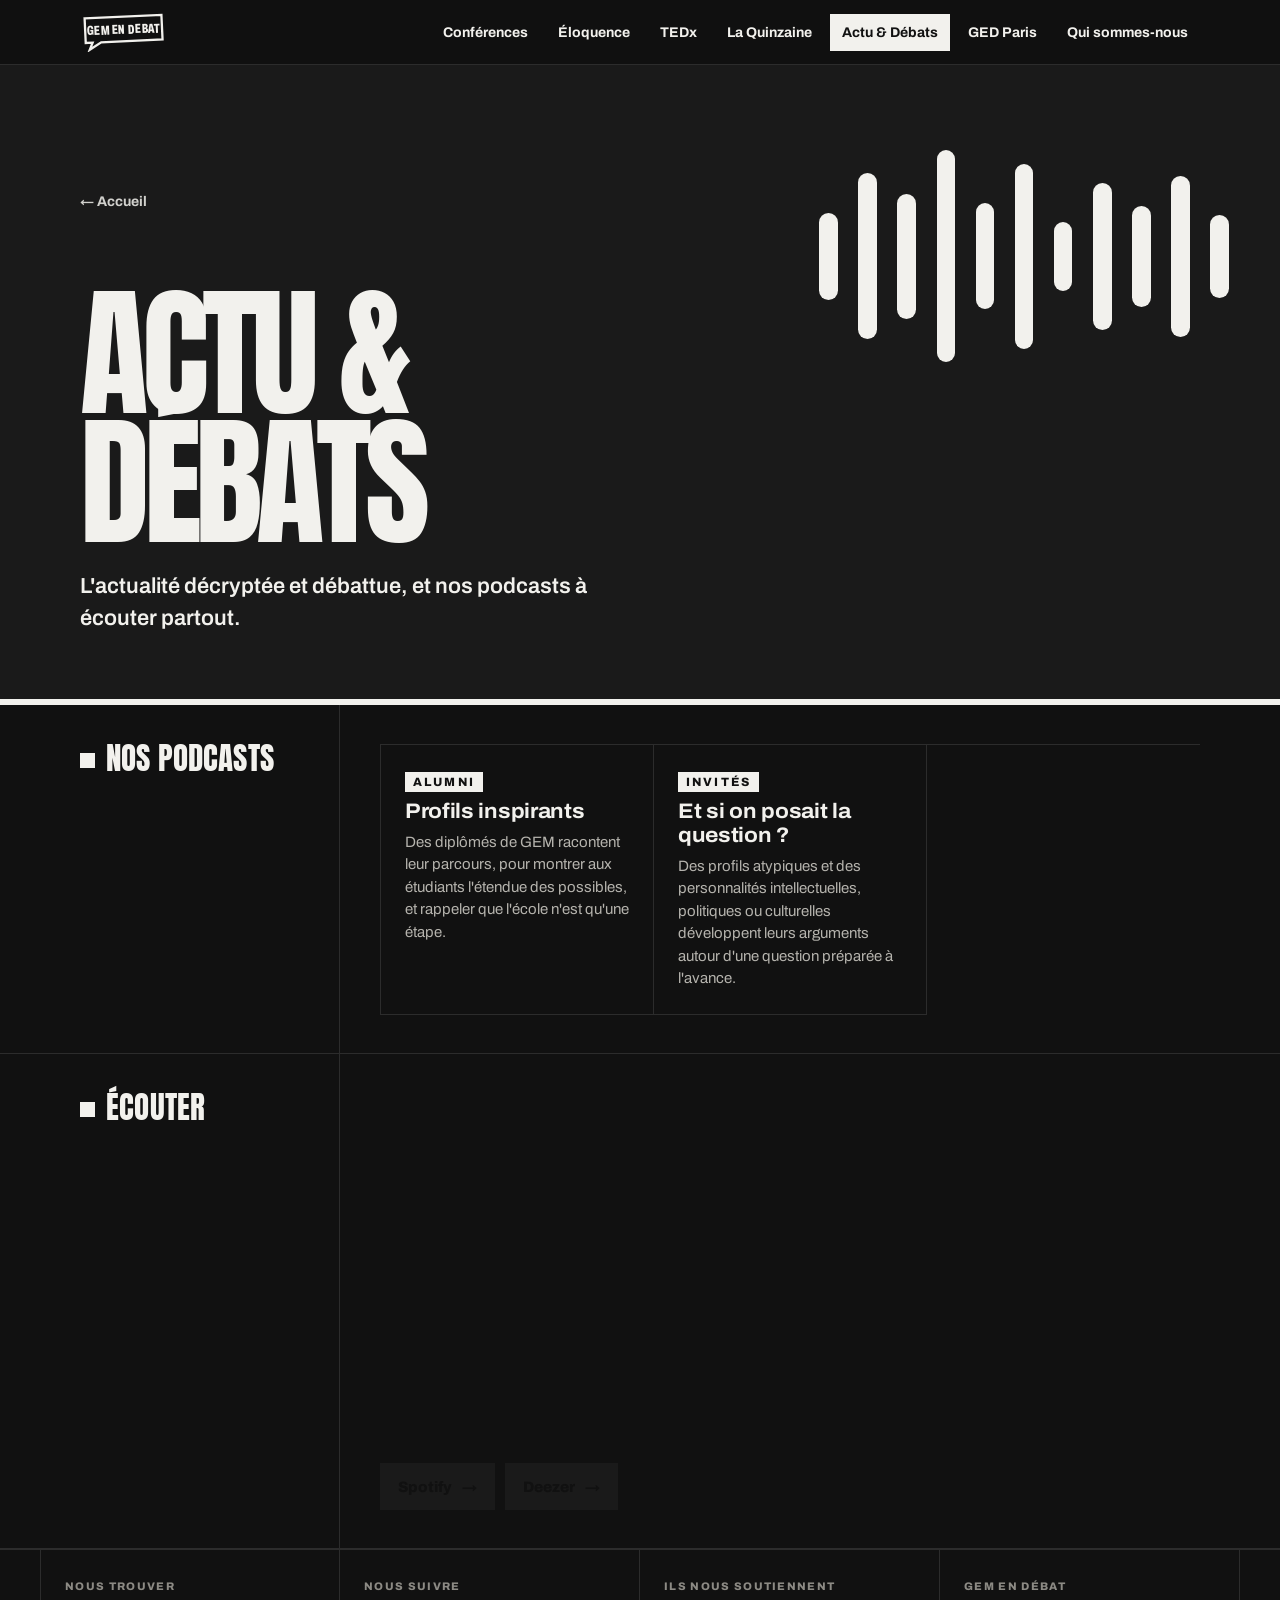
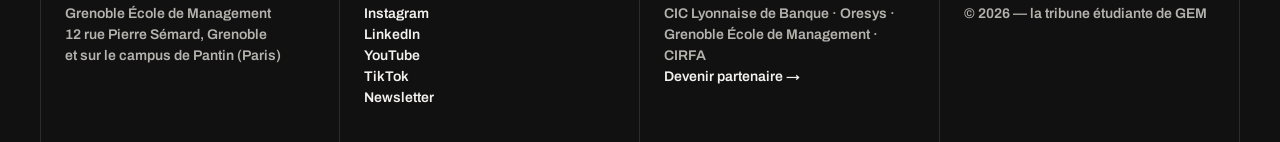
==== actu-debats.html @ b04c3a17 "Pôle Actu & Débats à la place de Podcasts, titre de l'accueil plus grand Co-Authored-By: Claude Opus" ====
<!doctype html>
<html lang="fr">
<head>
<meta charset="utf-8">
<meta name="viewport" content="width=device-width, initial-scale=1">
<meta name="color-scheme" content="only light">
<meta name="darkreader-lock">
<title>Actu &amp; Débats — GEM en Débat</title>
<meta name="description" content="Actu &amp; Débats, le pôle de GEM en Débat qui décrypte l'actualité, et ses podcasts sur Spotify et Deezer.">
<link rel="preconnect" href="https://fonts.googleapis.com">
<link rel="preconnect" href="https://fonts.gstatic.com" crossorigin>
<link href="https://fonts.googleapis.com/css2?family=Anton&family=Archivo:wdth,wght@62..125,400..900&display=swap" rel="stylesheet">
<link rel="stylesheet" href="assets/site.css?v=5">
<style>
  .p-hero .art { right: 4%; top: 12%; width: min(32vw, 440px); height: min(18vw, 240px); display: flex; align-items: center; gap: 5%; }
  .p-hero .art i { flex: 1; background: var(--pod-fg); border-radius: 99px; height: var(--h); animation: wave 1.1s ease-in-out infinite alternate; animation-delay: calc(var(--k) * -.17s); }
  @keyframes wave { to { height: calc(100% - var(--h) + 10%); } }
  .eps { list-style: none; border-top: 1px solid var(--line); }
  .ep { display: grid; grid-template-columns: 70px 1fr auto; gap: 22px; align-items: center; padding: 20px 0; border-bottom: 1px solid var(--line); }
  .ep .num { font-stretch: 112%; font-weight: 700; font-size: 40px; line-height: 1; letter-spacing: -0.04em; color: var(--pod); }
  .ep h3 { font-stretch: 108%; font-weight: 700; font-size: clamp(19px, 2vw, 24px); letter-spacing: -0.015em; line-height: 1.15; }
  .ep p { font-size: 14px; color: #4a4a58; margin-top: 4px; }
  .ep .play { width: 52px; height: 52px; border-radius: 50%; background: var(--pod); color: var(--pod-fg); display: grid; place-items: center; text-decoration: none; font-size: 18px; transition: transform .2s; }
  .ep .play:hover { transform: scale(1.1); }
  .player { display: block; width: 100%; max-width: 720px; border: 0; border-radius: 12px; margin-bottom: 18px; }
  .blocks .tag { font-size: 12px; font-weight: 800; text-transform: uppercase; letter-spacing: .18em; color: #111; background: var(--paper); padding: 3px 8px; }
  .listen { display: flex; flex-wrap: wrap; gap: 10px; }
  .listen .btn { background: var(--pod); }
  .listen .btn:hover { background: var(--ink); }
  @media (max-width: 860px) { .p-hero .art { opacity: .45; width: 60vw; height: 30vw; right: -6%; } .ep { grid-template-columns: 48px 1fr auto; gap: 14px; } .ep .num { font-size: 28px; } }
</style>
</head>
<body style="--accent: var(--paper)">
<header class="site-header" data-site-header></header>

<main>
  <section class="p-hero t-pod" data-image="Image cover Actu &amp; Débats">
    <div class="wrap">
      <a class="back" href="index.html">← Accueil</a>
      <h1 class="display" data-texte="actu-grand-titre">Actu &amp;<br>Débats</h1>
      <p class="lead" data-texte="actu-intro">L'actualité décryptée et débattue, et nos podcasts à écouter partout.</p>
    </div>
    <span class="art" aria-hidden="true" id="wave"></span>
  </section>

  <section class="sec">
    <div class="wrap">
      <h2 class="display" data-texte="actu-titre-podcasts">Nos podcasts</h2>
      <div class="body">
        <div class="blocks">
          <div><span class="tag" data-texte="podcasts-alumni">Alumni</span><h3 data-texte="podcasts-profils-inspirants">Profils inspirants</h3><p data-texte="podcasts-des-diplomes-gem">Des diplômés de GEM racontent leur parcours, pour montrer aux étudiants l'étendue des possibles, et rappeler que l'école n'est qu'une étape.</p></div>
          <div><span class="tag" data-texte="podcasts-invites">Invités</span><h3 data-texte="podcasts-posait-question">Et si on posait la question ?</h3><p data-texte="podcasts-des-profils-atypiques">Des profils atypiques et des personnalités intellectuelles, politiques ou culturelles développent leurs arguments autour d'une question préparée à l'avance.</p></div>
        </div>
      </div>
    </div>
  </section>

  <section class="sec">
    <div class="wrap">
      <h2 class="display" data-texte="podcasts-titre-ecouter">Écouter</h2>
      <div class="body">
        <iframe class="player" src="https://open.spotify.com/embed/show/1kRKRfo9S6Daf0RY1WikfS?utm_source=generator" height="352" loading="lazy" allow="autoplay; clipboard-write; encrypted-media; fullscreen; picture-in-picture" title="Les podcasts de GEM en Débat sur Spotify"></iframe>
        <div class="listen">
          <a class="btn" data-lien="podcasts-bouton-spotify-lien" href="https://open.spotify.com/show/1kRKRfo9S6Daf0RY1WikfS" target="_blank" rel="noopener"><span data-texte="podcasts-bouton-spotify">Spotify</span> <span>→</span></a>
          <a class="btn" data-lien="podcasts-bouton-deezer-lien" href="https://dzr.page.link/9wfsUjTHdBGCpL7S6" target="_blank" rel="noopener"><span data-texte="podcasts-bouton-deezer">Deezer</span> <span>→</span></a>
        </div>
      </div>
    </div>
  </section>

  <section class="sec" data-photos="Actu &amp; Débats" hidden>
    <div class="wrap">
      <h2 class="display" data-texte="actu-titre-photos">En images</h2>
      <div class="body"><div class="gallery"></div></div>
    </div>
  </section>
</main>

<footer class="site-footer" data-site-footer></footer>

<script src="assets/site.js?v=5"></script>
<script src="assets/contenu.js?v=5"></script>
<script>
document.getElementById("wave").innerHTML = [38, 72, 54, 92, 46, 80, 30, 64, 44, 70, 36].map((h, k) => `<i style="--h:${h}%;--k:${k}"></i>`).join("");
</script>
</body>
</html>
---- assets/site.css ----
:root { color-scheme: only light; }
/* GEM en Débat — styles communs à toutes les pages */
:root {
  /* direction « plateau TV » : fond noir, texte papier, accents rouge et bleu (comme les affiches) */
  --white: #111111;   /* fond des pages */
  --ink: #f2f1ed;     /* texte */
  --paper: #f2f1ed;
  --red: #e1251b;
  --navy: #1f3c9e;
  --sky: #6f8fff;
  --muted: #b5b3ad;
  --blue: var(--paper); /* couleur d'accent : boutons, liens, page en cours */
  --line: #2c2c2c;
  --soft: #8c8a84;
  /* couleurs des univers (les tuiles de l'accueil) */
  --conf: #1a1a1a;  --conf-fg: #f2f1ed;
  --elo: #1a1a1a;   --elo-fg: #f2f1ed;
  --ted: #e1251b;   --ted-fg: #ffffff;
  --pod: #1a1a1a;   --pod-fg: #f2f1ed;
  --team: #1f3c9e;  --team-fg: #ffffff;
  --quinz: #1a1a1a; --quinz-fg: #f2f1ed;
  --paris: #1a1a1a; --paris-fg: #f2f1ed;
  --max: 1200px;
  --gutter: clamp(16px, 4vw, 40px);
}
* { box-sizing: border-box; margin: 0; padding: 0; }
html { scroll-behavior: smooth; overflow-x: clip; }
body { background: var(--white); color: var(--ink); font-family: "Archivo", "Helvetica Neue", Arial, sans-serif; font-size: 16px; line-height: 1.5; -webkit-font-smoothing: antialiased; }
a { color: inherit; }
button { font: inherit; color: inherit; cursor: pointer; }
img { display: block; max-width: 100%; }
.display { font-family: "Anton", Impact, "Arial Narrow", sans-serif; font-weight: 400; font-stretch: normal; letter-spacing: .005em; line-height: .95; text-transform: uppercase; }
.wrap { max-width: var(--max); margin: 0 auto; padding-left: var(--gutter); padding-right: var(--gutter); }

/* ---------- Menu ---------- */
.site-header { position: sticky; top: 0; z-index: 30; background: rgba(17,17,17,.88); backdrop-filter: blur(10px); -webkit-backdrop-filter: blur(10px); border-bottom: 1px solid var(--line); }
.sh { max-width: var(--max); margin: 0 auto; padding: 12px var(--gutter); display: flex; align-items: center; justify-content: space-between; gap: 20px; color: var(--ink); }
.sh-logo { display: block; width: 86px; flex: none; color: var(--ink); }
.sh-logo svg { display: block; width: 100%; height: auto; }
.sh-nav { display: flex; gap: 6px; font-weight: 700; font-size: 14px; overflow-x: auto; scrollbar-width: none; }
.sh-nav::-webkit-scrollbar { display: none; }
.sh-nav a { text-decoration: none; padding: 8px 12px; white-space: nowrap; transition: background .15s; }
.sh-nav a:hover { background: #222; }
.sh-nav a[aria-current="page"] { background: var(--blue); color: #111; }

/* ---------- En-tête de page (couleur de l'univers) ---------- */
.p-hero { position: relative; overflow: hidden; background: var(--bg); color: var(--fg); min-height: min(72vh, 640px); display: flex; align-items: flex-end; }
.p-hero .wrap { position: relative; z-index: 1; width: 100%; padding-top: clamp(48px, 8vw, 96px); padding-bottom: clamp(36px, 5vw, 64px); }
.p-hero .back { display: inline-block; margin-bottom: clamp(28px, 6vw, 80px); font-weight: 700; font-size: 14px; text-decoration: none; opacity: .85; }
.p-hero .back:hover { opacity: 1; text-decoration: underline; text-underline-offset: 4px; }
.p-hero h1 { font-size: clamp(40px, 11vw, 168px); line-height: .92; letter-spacing: -0.045em; }
.p-hero .lead { margin-top: 22px; font-size: clamp(18px, 1.7vw, 22px); font-weight: 600; max-width: 40ch; }
.p-hero .art { position: absolute; z-index: 0; pointer-events: none; }
.t-conf { --bg: var(--conf); --fg: var(--conf-fg); }
.t-elo  { --bg: var(--elo);  --fg: var(--elo-fg); }
.t-ted  { --bg: var(--ted);  --fg: var(--ted-fg); }
.t-pod  { --bg: var(--pod);  --fg: var(--pod-fg); }
.t-team { --bg: var(--team); --fg: var(--team-fg); }
.t-quinz { --bg: var(--quinz); --fg: var(--quinz-fg); }
.t-paris { --bg: var(--paris); --fg: var(--paris-fg); }
/* la petite pastille de couleur de la page, reprise dans les titres de section */
.sec h2::before { content: ""; display: inline-block; width: .5em; height: .5em; margin-right: .35em; background: var(--accent, var(--blue)); vertical-align: .08em; }

/* ---------- Sections (colonne de titre + contenu, avec les fines lignes bleues) ---------- */
.sec { border-bottom: 1px solid var(--line); }
.sec .wrap { display: grid; grid-template-columns: minmax(200px, 300px) 1fr; padding: 0; }
.sec h2 { color: var(--ink); font-size: clamp(24px, 2.4vw, 32px); padding: clamp(24px, 3vw, 40px) var(--gutter); border-right: 1px solid var(--line); }
.sec .body { padding: clamp(24px, 3vw, 40px) var(--gutter); min-width: 0; }
.sec .body > p { font-size: 18px; font-weight: 500; max-width: 60ch; }
.sec .body > p + p { margin-top: 14px; }
.todo { display: inline-block; margin-top: 16px; font-size: 12px; font-weight: 800; letter-spacing: .08em; text-transform: uppercase; color: var(--soft); border: 1px dashed var(--soft); padding: 3px 8px; }

/* blocs en grille (formats, étapes, épisodes, équipe) */
.blocks { display: grid; grid-template-columns: repeat(auto-fill, minmax(min(100%, 240px), 1fr)); border-top: 1px solid var(--line); border-left: 1px solid var(--line); }
.blocks > * { border-right: 1px solid var(--line); border-bottom: 1px solid var(--line); padding: 24px; }
.blocks h3 { font-stretch: 108%; font-weight: 700; font-size: 21px; letter-spacing: -0.015em; line-height: 1.15; margin: 6px 0 8px; }
.blocks p { font-size: 15px; color: var(--muted); }
.blocks .n { font-stretch: 112%; font-weight: 700; font-size: 44px; line-height: 1; letter-spacing: -0.04em; color: var(--accent, var(--blue)); }
a.block { text-decoration: none; transition: background .2s, color .2s; }
a.block:hover { background: var(--c); color: var(--fg); }
a.block:hover p { color: inherit; }
a.block .go { display: inline-block; margin-top: 12px; font-weight: 800; font-size: 14px; }

/* ---------- Boutons ---------- */
.btn { display: inline-flex; align-items: center; gap: 10px; background: var(--blue); color: #111; border: 0; font-weight: 800; font-size: 15px; padding: 13px 18px 12px; text-decoration: none; white-space: nowrap; transition: gap .2s, background .15s; }
.btn:hover { gap: 16px; background: transparent; color: var(--paper); box-shadow: inset 0 0 0 1px var(--paper); }
.btn.off { background: transparent; color: var(--soft); border: 1px dashed var(--soft); pointer-events: none; }
.btn.ghost { background: transparent; color: var(--blue); border: 1px solid var(--blue); }
.btn.ghost:hover { background: var(--blue); color: #111; }

/* ---------- Liste d'événements ---------- */
.ev-empty { font-size: 18px; font-weight: 600; color: var(--soft); }
.ev-rows { list-style: none; border-top: 1px solid var(--line); }
.ev-row { display: grid; grid-template-columns: 92px 120px 1fr auto; gap: 24px; align-items: center; padding: 18px 0; border-bottom: 1px solid var(--line); }
.ev-poster { position: relative; width: 92px; aspect-ratio: 1 / 1.414; background: var(--c); color: var(--fg); display: grid; place-items: center; overflow: hidden; }
.ev-poster svg { width: 80%; }
.ev-poster img { position: absolute; inset: 0; width: 100%; height: 100%; object-fit: cover; }
.ev-date b { display: block; font-stretch: 108%; font-weight: 800; font-size: 22px; line-height: 1.1; letter-spacing: -0.02em; color: var(--blue); }
.ev-date span { font-size: 13px; font-weight: 700; text-transform: uppercase; letter-spacing: .05em; color: var(--soft); }
.ev-type { display: inline-flex; align-items: center; gap: 7px; font-size: 12px; font-weight: 800; text-transform: uppercase; letter-spacing: .1em; color: var(--blue); }
.ev-type i { width: 9px; height: 9px; border-radius: 50%; background: var(--c); }
.ev-main h3 { font-stretch: 108%; font-weight: 700; font-size: clamp(22px, 2.4vw, 32px); line-height: 1.15; letter-spacing: -0.02em; margin: 4px 0 6px; }
.ev-main p { font-size: 15px; color: var(--muted); }
.ev-main .ev-who { font-size: 17px; font-weight: 700; color: var(--ink); margin-bottom: 2px; }

.ev-cards { display: grid; grid-template-columns: repeat(auto-fill, minmax(200px, 1fr)); gap: 28px 20px; }
.ev-card-img { position: relative; aspect-ratio: 1 / 1.414; background: var(--c); color: var(--fg); display: grid; place-items: center; overflow: hidden; margin-bottom: 14px; }
.ev-card-img svg { width: 62%; }
.ev-card-img img { position: absolute; inset: 0; width: 100%; height: 100%; object-fit: cover; transition: transform .4s; }
.ev-card:hover .ev-card-img img { transform: scale(1.04); }
.ev-card-d { font-size: 12px; font-weight: 800; text-transform: uppercase; letter-spacing: .08em; color: var(--soft); }
.ev-card h3 { font-stretch: 108%; font-weight: 700; font-size: 19px; line-height: 1.15; letter-spacing: -0.015em; margin: 4px 0; }
.ev-card p { font-size: 14px; color: var(--muted); }

/* ---------- Pied de page ---------- */
.site-footer { display: grid; grid-template-columns: minmax(16px, 1fr) repeat(4, minmax(0, 300px)) minmax(16px, 1fr); color: var(--muted); border-top: 1px solid var(--line); }
.site-footer > div { padding: 28px 24px 34px; border-right: 1px solid var(--line); font-size: 14px; font-weight: 600; }
.site-footer > div:first-child { grid-column: 2; border-left: 1px solid var(--line); }
.site-footer h6 { font-size: 11px; font-weight: 800; letter-spacing: .12em; text-transform: uppercase; margin-bottom: 8px; color: var(--soft); }
.site-footer ul { list-style: none; }
.site-footer a { text-decoration: none; }
.site-footer a { color: var(--ink); }
.site-footer a:hover { text-decoration: underline; text-underline-offset: 3px; }

/* ---------- Fenêtre d'inscription HelloAsso ---------- */
dialog.reg { border: 0; background: #fff; color: #111; width: min(640px, calc(100vw - 32px)); max-height: calc(100dvh - 32px); padding: 0; margin: auto; box-shadow: 0 40px 100px -20px rgba(0,0,0,.6); }
dialog.reg::backdrop { background: rgba(0,0,0,.6); backdrop-filter: blur(4px); }
.reg .m-head { background: #111; color: #fff; padding: 22px 26px; position: relative; }
.reg .m-head small { font-size: 12px; font-weight: 700; opacity: .8; }
.reg .m-head h3 { font-stretch: 112%; font-weight: 700; font-size: 26px; line-height: 1.05; letter-spacing: -0.02em; margin-top: 6px; padding-right: 40px; }
.reg .m-when { font-weight: 600; font-size: 14px; margin-top: 8px; }
.reg .close { position: absolute; top: 14px; right: 14px; background: none; border: 0; color: #fff; font-size: 30px; line-height: 1; width: 36px; height: 36px; }
.reg .ha { position: relative; }
.reg .ha iframe { display: block; width: 100%; height: min(600px, calc(100dvh - 230px)); border: 0; }
.reg .ha .loading { position: absolute; inset: 0; display: grid; place-items: center; font-weight: 700; color: var(--soft); pointer-events: none; transition: opacity .2s; }
.reg .ha.ready .loading { opacity: 0; }
.reg .m-foot { display: flex; flex-wrap: wrap; gap: 12px; justify-content: space-between; align-items: center; padding: 14px 26px; border-top: 1px solid var(--line); font-size: 14px; font-weight: 700; color: var(--blue); }
.reg .m-foot button { background: none; border: 0; font-weight: 700; color: #111; text-decoration: underline; text-underline-offset: 3px; }

/* ---------- Petits écrans ---------- */
@media (max-width: 860px) {
  .sh { flex-direction: column; align-items: flex-start; gap: 8px; padding-top: 10px; padding-bottom: 8px; }
  .sh-logo { width: 70px; }
  .sh-nav { width: 100%; margin: 0 -12px; }
  .p-hero { min-height: 0; }
  .p-hero .wrap { padding-top: 36px; }
  .p-hero .back { margin-bottom: 72px; }
  .sec .wrap { grid-template-columns: 1fr; }
  .sec h2 { border-right: 0; border-bottom: 1px solid var(--line); padding-bottom: 16px; }
  .ev-row { grid-template-columns: 72px 1fr; gap: 6px 18px; }
  .ev-poster { width: 72px; grid-row: 1 / span 3; align-self: start; }
  .ev-date b { font-size: 18px; }
  .ev-act { grid-column: 2; margin-top: 8px; }
  .site-footer { grid-template-columns: 1fr; }
  .site-footer > div, .site-footer > div:first-child { grid-column: 1; border-left: 0; border-right: 0; border-bottom: 1px solid var(--line); }
}
@media (prefers-reduced-motion: reduce) { * { transition: none !important; } }

/* ---------- Bandeau d'annonce (onglet Annonce du Sheet) ---------- */
.annonce { display: flex; align-items: center; justify-content: center; flex-wrap: wrap; gap: 6px 12px; padding: 11px 20px 10px; background: var(--paper); color: #111; font-weight: 700; font-size: 15px; line-height: 1.3; text-decoration: none; text-align: center; }
.annonce i { width: 9px; height: 9px; border-radius: 50%; background: #111; flex: none; animation: blink 1.6s ease-in-out infinite; }
@keyframes blink { 50% { opacity: .3; } }
.annonce b { font-weight: 800; color: #111; text-decoration: underline; text-underline-offset: 3px; white-space: nowrap; }
.annonce b span { display: inline-block; transition: transform .2s; }
a.annonce:hover b span { transform: translateX(4px); }

/* description d'un événement, et lien vers le replay des événements passés */
.ev-main .ev-desc { margin: 6px 0 8px; max-width: 62ch; }
.ev-main .ev-desc p { color: var(--ink); font-size: 15px; line-height: 1.5; }
.ev-main .ev-desc p + p { margin-top: 6px; }
.ev-card-go { display: inline-flex; gap: 6px; margin-top: 8px; font-size: 14px; font-weight: 800; color: var(--ink); text-decoration: none; border-bottom: 2px solid var(--c); }
.ev-card-go span { transition: transform .2s; }
.ev-card-go:hover span { transform: translateX(4px); }

/* ---------- Galeries « En images » (onglet Photos du Sheet) ---------- */
.gallery { display: grid; grid-template-columns: repeat(auto-fill, minmax(min(260px, 100%), 1fr)); gap: 16px; }
.gallery figure { margin: 0; }
.gallery a { display: block; overflow: hidden; aspect-ratio: 4 / 3; background: #1d1d1d; }
.gallery img { width: 100%; height: 100%; object-fit: cover; transition: transform .4s; }
.gallery a:hover img { transform: scale(1.04); }
.gallery figcaption { margin-top: 8px; font-size: 14px; font-weight: 600; color: var(--muted); }

/* ---------- Image en haut de page (onglet Textes, clé « …-image-haut ») ----------
   la photo remplit le haut de page, la couleur de la page reste en dégradé à gauche pour que le texte se lise */
.p-hero.has-image { background: var(--bg) var(--img) center / cover no-repeat; }
.p-hero.has-image::before { content: ""; position: absolute; inset: 0; z-index: 0;
  background: linear-gradient(90deg, var(--bg) 0%, color-mix(in srgb, var(--bg) 80%, transparent) 38%, color-mix(in srgb, var(--bg) 15%, transparent) 75%, transparent 100%); }
.p-hero.has-image .art { display: none; }
@media (max-width: 860px) {
  .p-hero.has-image::before { background: linear-gradient(0deg, var(--bg) 0%, color-mix(in srgb, var(--bg) 75%, transparent) 55%, color-mix(in srgb, var(--bg) 20%, transparent) 100%); }
}

/* titres d'événements dans la typo condensée des affiches */
.ev-main h3, .ev-card h3 { font-family: "Anton", Impact, sans-serif; font-weight: 400; font-stretch: normal; letter-spacing: .01em; text-transform: uppercase; line-height: 1; }

/* haut des pages : un filet rouge en bas, comme sur les affiches */
.p-hero { border-bottom: 6px solid var(--paper); }
.p-hero.t-ted { border-bottom-color: #111; }
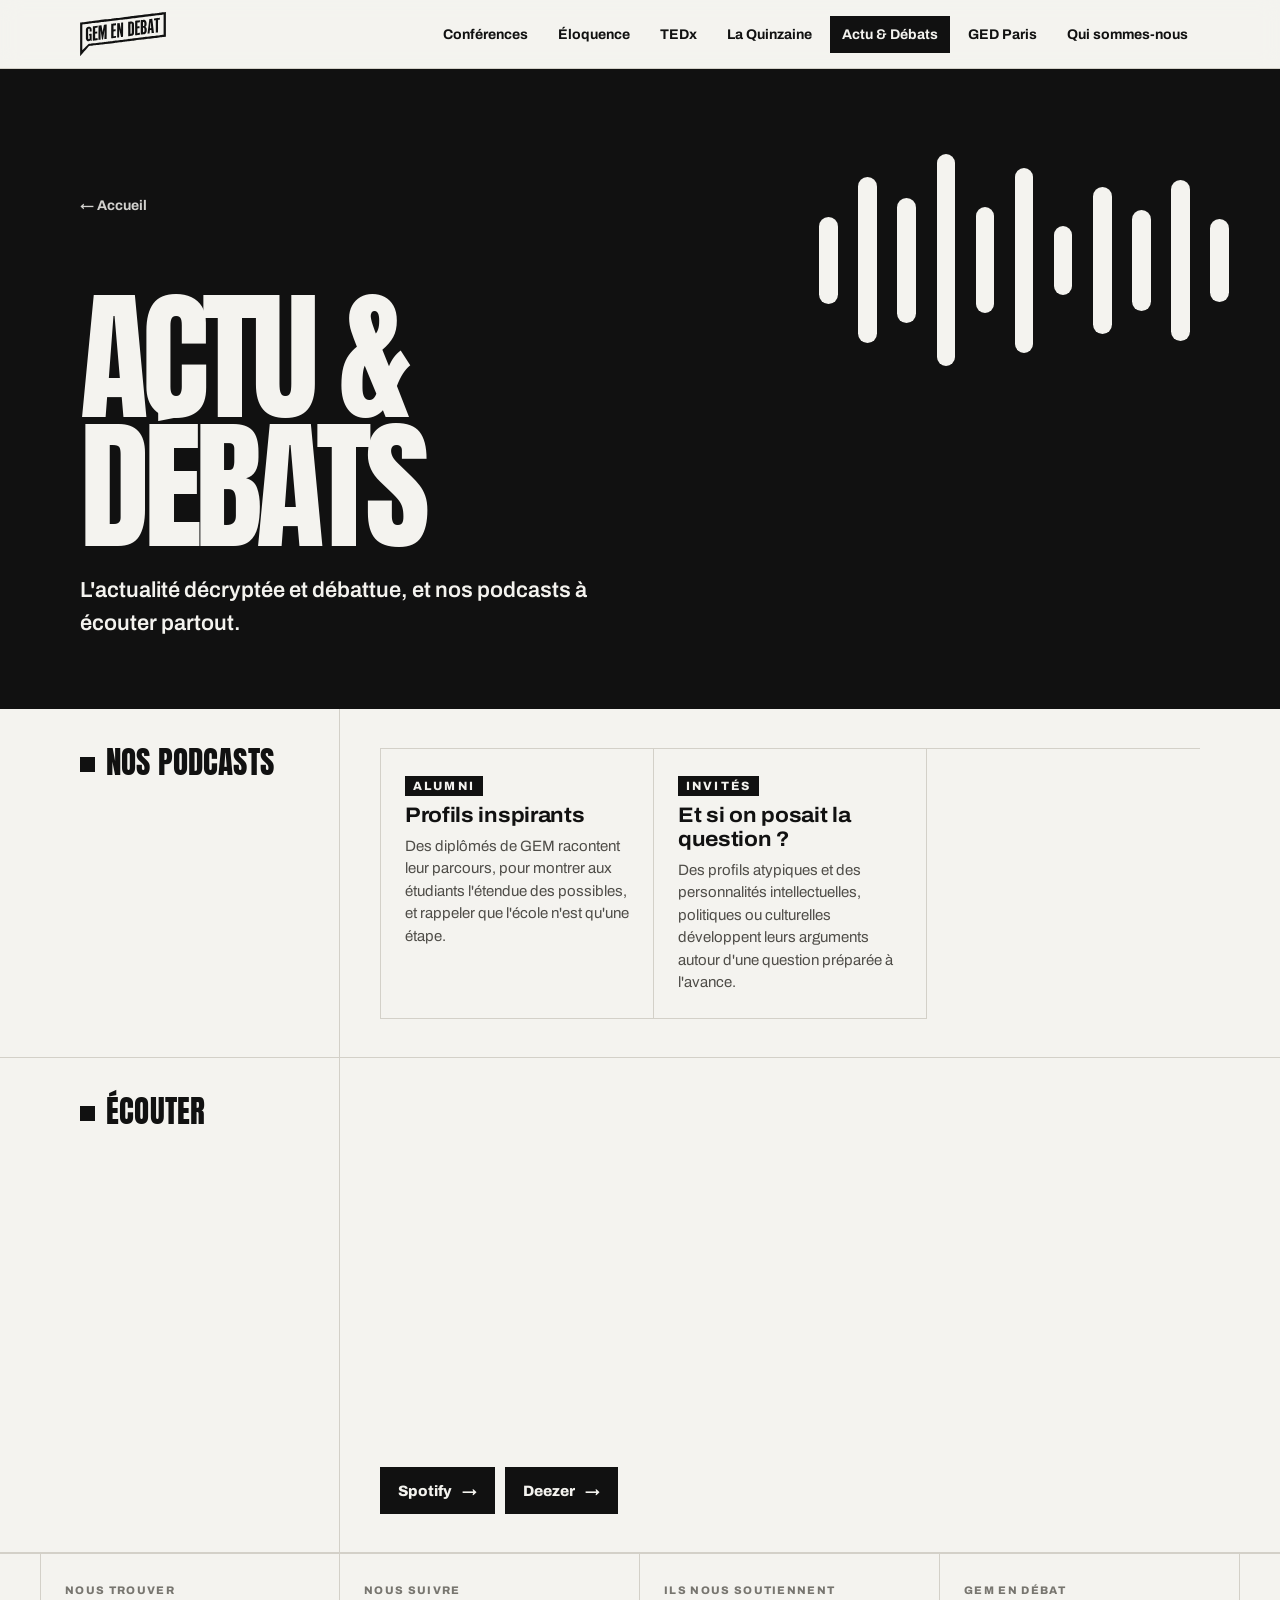
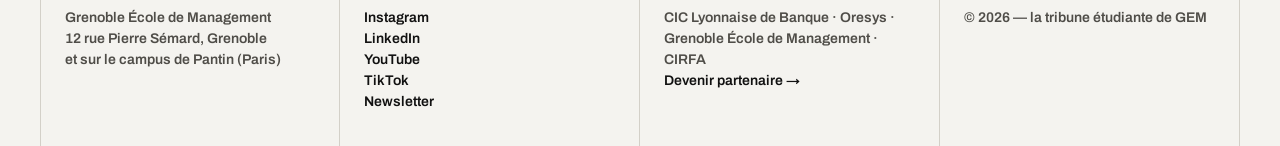
==== commit e14cd09f: "Fond clair, vrai logo, conférences en bleu, accueil revu sur téléphone Co-Authored-By: Claude Opus 5" ====
--- a/actu-debats.html
+++ b/actu-debats.html
@@ -10,7 +10,8 @@
 <link rel="preconnect" href="https://fonts.googleapis.com">
 <link rel="preconnect" href="https://fonts.gstatic.com" crossorigin>
 <link href="https://fonts.googleapis.com/css2?family=Anton&family=Archivo:wdth,wght@62..125,400..900&display=swap" rel="stylesheet">
-<link rel="stylesheet" href="assets/site.css?v=5">
+<link rel="icon" href="assets/logo.svg">
+<link rel="stylesheet" href="assets/site.css?v=13">
 <style>
   .p-hero .art { right: 4%; top: 12%; width: min(32vw, 440px); height: min(18vw, 240px); display: flex; align-items: center; gap: 5%; }
   .p-hero .art i { flex: 1; background: var(--pod-fg); border-radius: 99px; height: var(--h); animation: wave 1.1s ease-in-out infinite alternate; animation-delay: calc(var(--k) * -.17s); }
@@ -23,7 +24,7 @@
   .ep .play { width: 52px; height: 52px; border-radius: 50%; background: var(--pod); color: var(--pod-fg); display: grid; place-items: center; text-decoration: none; font-size: 18px; transition: transform .2s; }
   .ep .play:hover { transform: scale(1.1); }
   .player { display: block; width: 100%; max-width: 720px; border: 0; border-radius: 12px; margin-bottom: 18px; }
-  .blocks .tag { font-size: 12px; font-weight: 800; text-transform: uppercase; letter-spacing: .18em; color: #111; background: var(--paper); padding: 3px 8px; }
+  .blocks .tag { font-size: 12px; font-weight: 800; text-transform: uppercase; letter-spacing: .18em; color: var(--on-paper); background: var(--paper); padding: 3px 8px; }
   .listen { display: flex; flex-wrap: wrap; gap: 10px; }
   .listen .btn { background: var(--pod); }
   .listen .btn:hover { background: var(--ink); }
@@ -78,8 +79,8 @@
 
 <footer class="site-footer" data-site-footer></footer>
 
-<script src="assets/site.js?v=5"></script>
-<script src="assets/contenu.js?v=5"></script>
+<script src="assets/site.js?v=13"></script>
+<script src="assets/contenu.js?v=13"></script>
 <script>
 document.getElementById("wave").innerHTML = [38, 72, 54, 92, 46, 80, 30, 64, 44, 70, 36].map((h, k) => `<i style="--h:${h}%;--k:${k}"></i>`).join("");
 </script>
--- a/assets/site.css
+++ b/assets/site.css
@@ -1,25 +1,26 @@
 :root { color-scheme: only light; }
 /* GEM en Débat — styles communs à toutes les pages */
 :root {
-  /* direction « plateau TV » : fond noir, texte papier, accents rouge et bleu (comme les affiches) */
-  --white: #111111;   /* fond des pages */
-  --ink: #f2f1ed;     /* texte */
-  --paper: #f2f1ed;
+  /* fond clair, éléments noirs, accents rouge et bleu (comme les affiches) */
+  --white: #f4f3ef;   /* fond des pages */
+  --ink: #111111;     /* texte */
+  --paper: #111111;   /* aplats noirs : boutons, bandeau, page en cours */
+  --on-paper: #f4f3ef; /* texte posé sur ces aplats */
   --red: #e1251b;
   --navy: #1f3c9e;
   --sky: #6f8fff;
-  --muted: #b5b3ad;
+  --muted: #4f4d48;
   --blue: var(--paper); /* couleur d'accent : boutons, liens, page en cours */
-  --line: #2c2c2c;
-  --soft: #8c8a84;
+  --line: #d3d0c8;
+  --soft: #77756f;
   /* couleurs des univers (les tuiles de l'accueil) */
-  --conf: #1a1a1a;  --conf-fg: #f2f1ed;
-  --elo: #1a1a1a;   --elo-fg: #f2f1ed;
+  --conf: #111111;  --conf-fg: #f4f3ef;
+  --elo: #111111;   --elo-fg: #f4f3ef;
   --ted: #e1251b;   --ted-fg: #ffffff;
-  --pod: #1a1a1a;   --pod-fg: #f2f1ed;
+  --pod: #111111;   --pod-fg: #f4f3ef;
   --team: #1f3c9e;  --team-fg: #ffffff;
-  --quinz: #1a1a1a; --quinz-fg: #f2f1ed;
-  --paris: #1a1a1a; --paris-fg: #f2f1ed;
+  --quinz: #111111; --quinz-fg: #f4f3ef;
+  --paris: #111111; --paris-fg: #f4f3ef;
   --max: 1200px;
   --gutter: clamp(16px, 4vw, 40px);
 }
@@ -33,15 +34,15 @@
 .wrap { max-width: var(--max); margin: 0 auto; padding-left: var(--gutter); padding-right: var(--gutter); }
 
 /* ---------- Menu ---------- */
-.site-header { position: sticky; top: 0; z-index: 30; background: rgba(17,17,17,.88); backdrop-filter: blur(10px); -webkit-backdrop-filter: blur(10px); border-bottom: 1px solid var(--line); }
+.site-header { position: sticky; top: 0; z-index: 30; background: rgba(244,243,239,.92); backdrop-filter: blur(10px); -webkit-backdrop-filter: blur(10px); border-bottom: 1px solid var(--line); }
 .sh { max-width: var(--max); margin: 0 auto; padding: 12px var(--gutter); display: flex; align-items: center; justify-content: space-between; gap: 20px; color: var(--ink); }
 .sh-logo { display: block; width: 86px; flex: none; color: var(--ink); }
 .sh-logo svg { display: block; width: 100%; height: auto; }
 .sh-nav { display: flex; gap: 6px; font-weight: 700; font-size: 14px; overflow-x: auto; scrollbar-width: none; }
 .sh-nav::-webkit-scrollbar { display: none; }
 .sh-nav a { text-decoration: none; padding: 8px 12px; white-space: nowrap; transition: background .15s; }
-.sh-nav a:hover { background: #222; }
-.sh-nav a[aria-current="page"] { background: var(--blue); color: #111; }
+.sh-nav a:hover { background: #e4e2db; }
+.sh-nav a[aria-current="page"] { background: var(--blue); color: var(--on-paper); }
 
 /* ---------- En-tête de page (couleur de l'univers) ---------- */
 .p-hero { position: relative; overflow: hidden; background: var(--bg); color: var(--fg); min-height: min(72vh, 640px); display: flex; align-items: flex-end; }
@@ -82,11 +83,11 @@
 a.block .go { display: inline-block; margin-top: 12px; font-weight: 800; font-size: 14px; }
 
 /* ---------- Boutons ---------- */
-.btn { display: inline-flex; align-items: center; gap: 10px; background: var(--blue); color: #111; border: 0; font-weight: 800; font-size: 15px; padding: 13px 18px 12px; text-decoration: none; white-space: nowrap; transition: gap .2s, background .15s; }
+.btn { display: inline-flex; align-items: center; gap: 10px; background: var(--blue); color: var(--on-paper); border: 0; font-weight: 800; font-size: 15px; padding: 13px 18px 12px; text-decoration: none; white-space: nowrap; transition: gap .2s, background .15s; }
 .btn:hover { gap: 16px; background: transparent; color: var(--paper); box-shadow: inset 0 0 0 1px var(--paper); }
 .btn.off { background: transparent; color: var(--soft); border: 1px dashed var(--soft); pointer-events: none; }
 .btn.ghost { background: transparent; color: var(--blue); border: 1px solid var(--blue); }
-.btn.ghost:hover { background: var(--blue); color: #111; }
+.btn.ghost:hover { background: var(--blue); color: var(--on-paper); }
 
 /* ---------- Liste d'événements ---------- */
 .ev-empty { font-size: 18px; font-weight: 600; color: var(--soft); }
@@ -157,10 +158,10 @@
 @media (prefers-reduced-motion: reduce) { * { transition: none !important; } }
 
 /* ---------- Bandeau d'annonce (onglet Annonce du Sheet) ---------- */
-.annonce { display: flex; align-items: center; justify-content: center; flex-wrap: wrap; gap: 6px 12px; padding: 11px 20px 10px; background: var(--paper); color: #111; font-weight: 700; font-size: 15px; line-height: 1.3; text-decoration: none; text-align: center; }
-.annonce i { width: 9px; height: 9px; border-radius: 50%; background: #111; flex: none; animation: blink 1.6s ease-in-out infinite; }
+.annonce { display: flex; align-items: center; justify-content: center; flex-wrap: wrap; gap: 6px 12px; padding: 11px 20px 10px; background: var(--paper); color: var(--on-paper); font-weight: 700; font-size: 15px; line-height: 1.3; text-decoration: none; text-align: center; }
+.annonce i { width: 9px; height: 9px; border-radius: 50%; background: var(--on-paper); flex: none; animation: blink 1.6s ease-in-out infinite; }
 @keyframes blink { 50% { opacity: .3; } }
-.annonce b { font-weight: 800; color: #111; text-decoration: underline; text-underline-offset: 3px; white-space: nowrap; }
+.annonce b { font-weight: 800; color: var(--on-paper); text-decoration: underline; text-underline-offset: 3px; white-space: nowrap; }
 .annonce b span { display: inline-block; transition: transform .2s; }
 a.annonce:hover b span { transform: translateX(4px); }
 
@@ -175,7 +176,7 @@
 /* ---------- Galeries « En images » (onglet Photos du Sheet) ---------- */
 .gallery { display: grid; grid-template-columns: repeat(auto-fill, minmax(min(260px, 100%), 1fr)); gap: 16px; }
 .gallery figure { margin: 0; }
-.gallery a { display: block; overflow: hidden; aspect-ratio: 4 / 3; background: #1d1d1d; }
+.gallery a { display: block; overflow: hidden; aspect-ratio: 4 / 3; background: #e4e2db; }
 .gallery img { width: 100%; height: 100%; object-fit: cover; transition: transform .4s; }
 .gallery a:hover img { transform: scale(1.04); }
 .gallery figcaption { margin-top: 8px; font-size: 14px; font-weight: 600; color: var(--muted); }
@@ -193,6 +194,5 @@
 /* titres d'événements dans la typo condensée des affiches */
 .ev-main h3, .ev-card h3 { font-family: "Anton", Impact, sans-serif; font-weight: 400; font-stretch: normal; letter-spacing: .01em; text-transform: uppercase; line-height: 1; }
 
-/* haut des pages : un filet rouge en bas, comme sur les affiches */
+/* haut des pages : un filet noir en bas, comme sur les affiches */
 .p-hero { border-bottom: 6px solid var(--paper); }
-.p-hero.t-ted { border-bottom-color: #111; }
